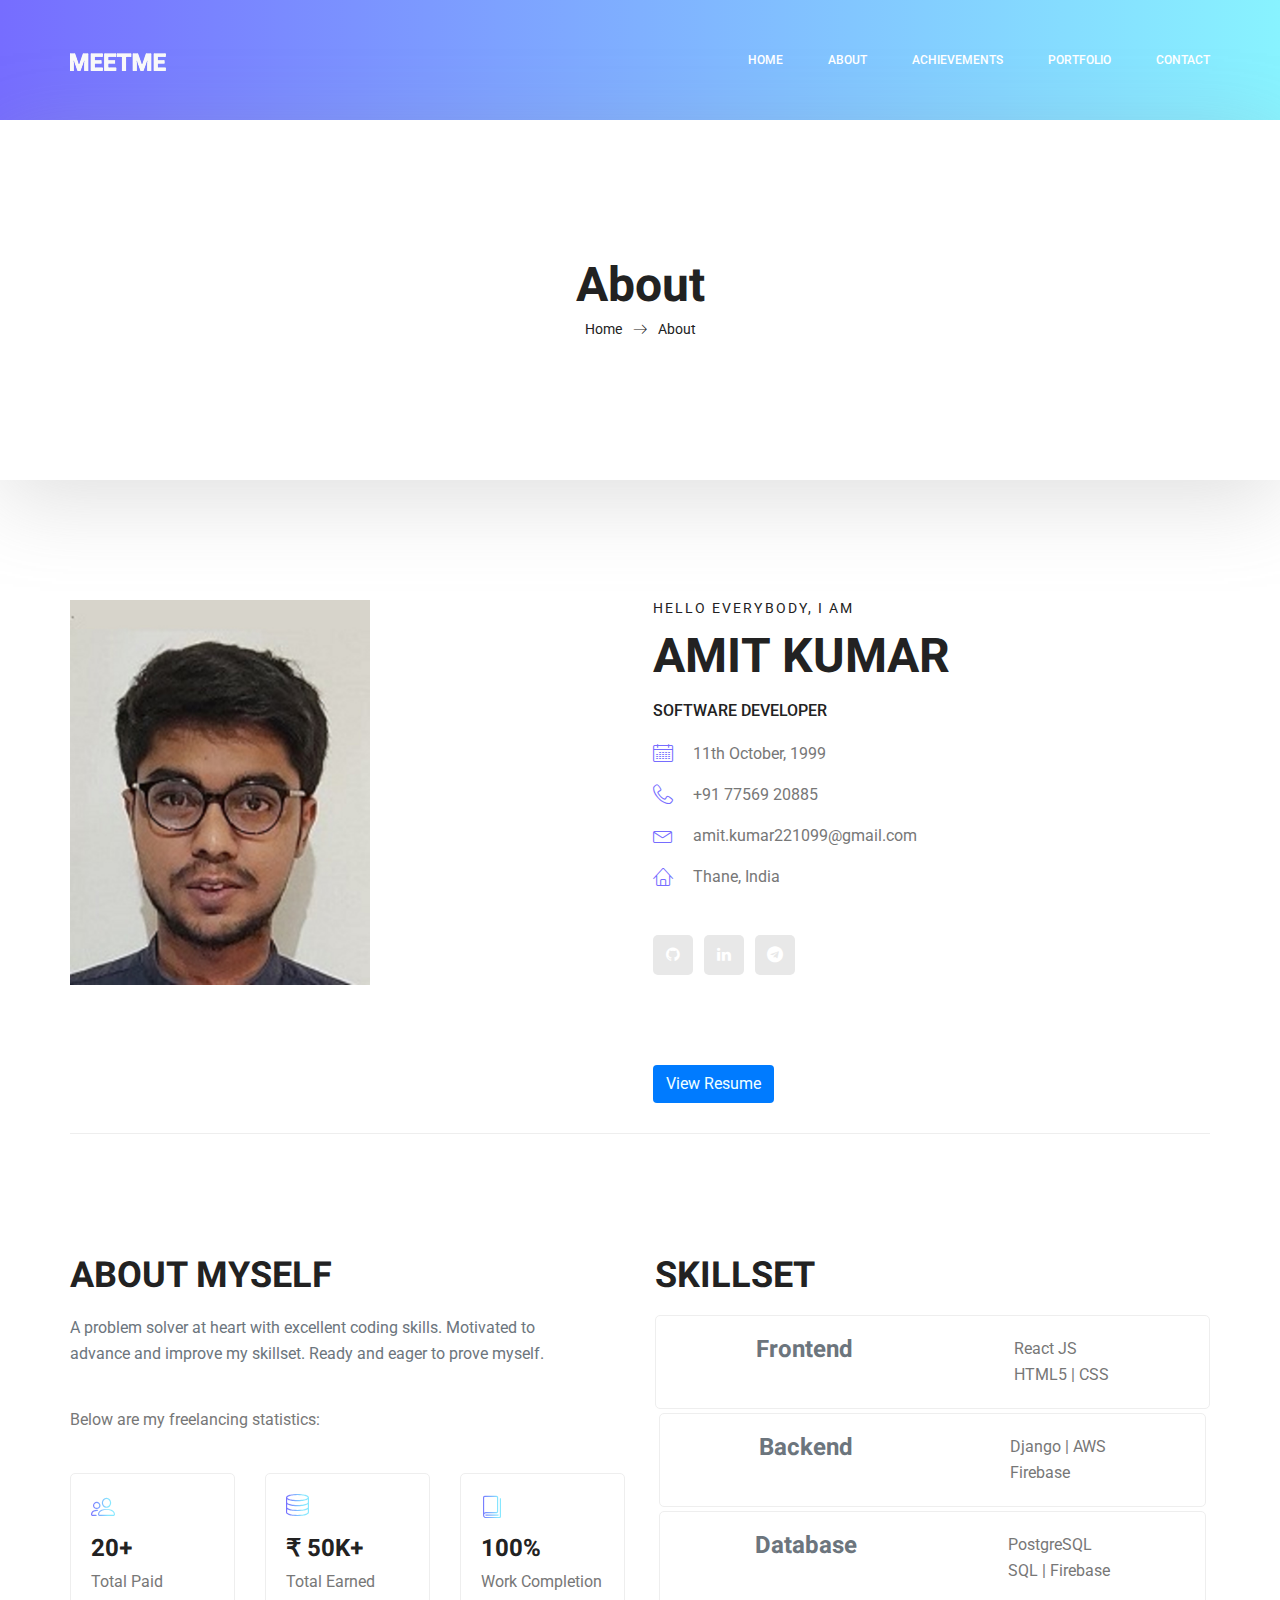
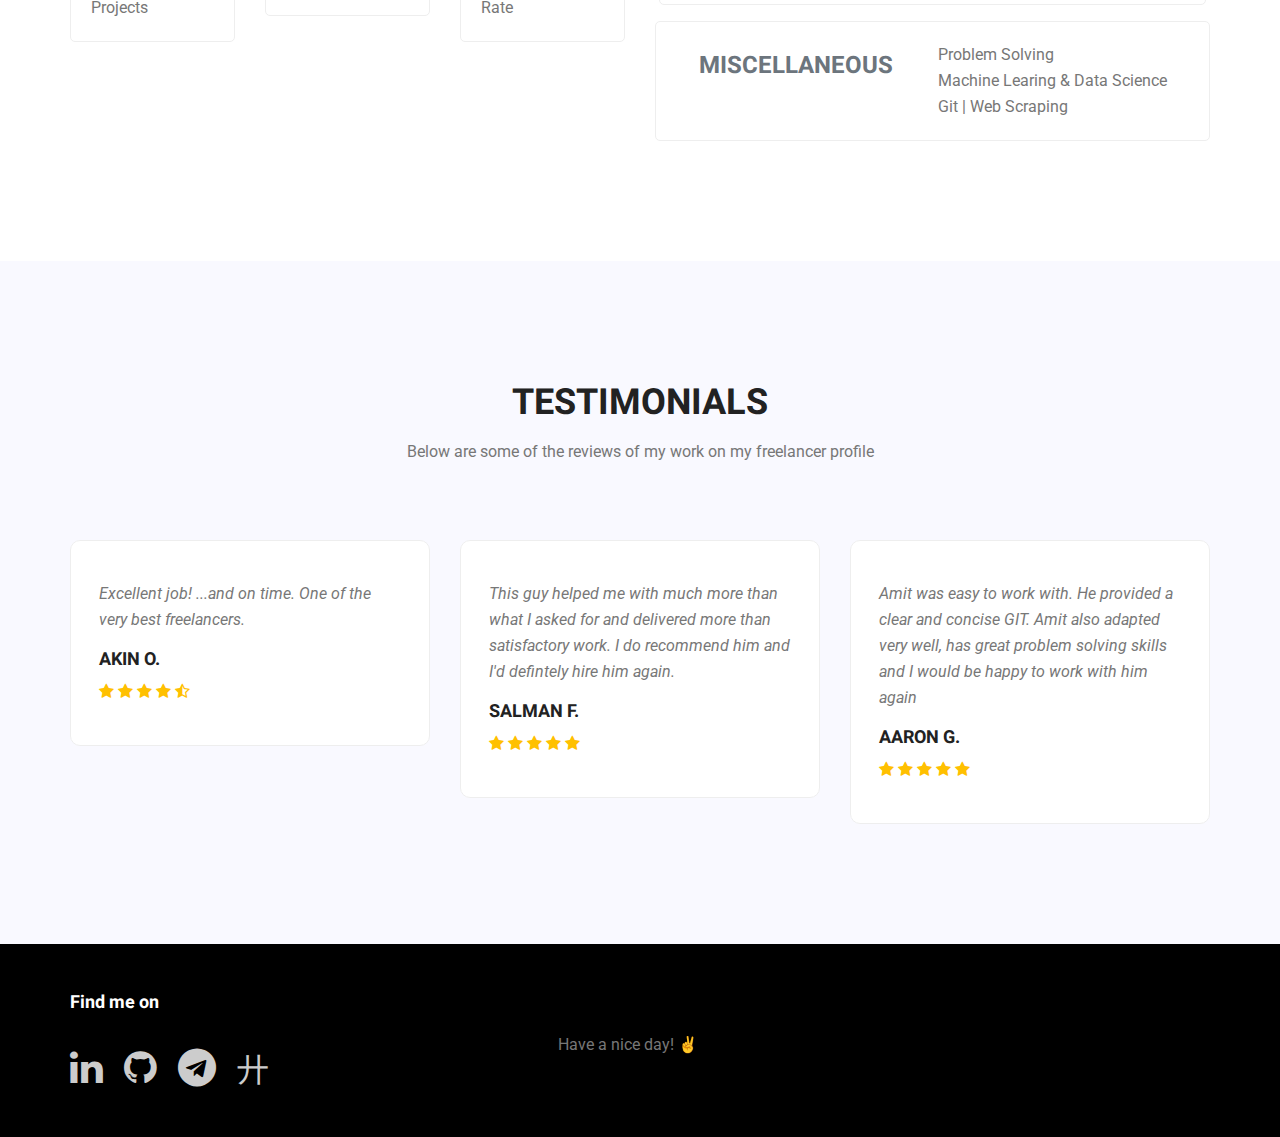
==== about.html @ 0d399293 "latest resume" ====
<!doctype html>
<html lang="en">
    <head>
        <!-- Required meta tags -->
        <meta charset="utf-8">
        <meta name="viewport" content="width=device-width, initial-scale=1, shrink-to-fit=no">
        <link rel="icon" href="img/favicon.png" type="image/png">
        <title>Hey!</title>
        <!-- Bootstrap CSS -->
        <link rel="stylesheet" href="css/bootstrap.css">
        <link rel="stylesheet" href="vendors/linericon/style.css">
        <link rel="stylesheet" href="css/font-awesome.min.css">
        <link rel="stylesheet" href="vendors/owl-carousel/owl.carousel.min.css">
        <link rel="stylesheet" href="vendors/lightbox/simpleLightbox.css">
        <link rel="stylesheet" href="vendors/nice-select/css/nice-select.css">
        <link rel="stylesheet" href="vendors/animate-css/animate.css">
        <link rel="stylesheet" href="vendors/popup/magnific-popup.css">
        <!-- main css -->
        <link rel="stylesheet" href="css/style.css">
        <link rel="stylesheet" href="css/responsive.css">
    </head>
    <body>
		<link rel="stylesheet" href="https://cdnjs.cloudflare.com/ajax/libs/font-awesome/4.7.0/css/font-awesome.min.css">
        		
        <style>
			html {
				scroll-behavior: smooth;
			}
			::selection{
				background-color: rgb(0, 217, 255);
				color: rgb(255, 255, 255);
			}
		</style>
        <!--================Header Menu Area =================-->
        <header class="header_area">
            <div class="main_menu">
            	<nav class="navbar navbar-expand-lg navbar-light">
					<div class="container box_1620">
						<!-- Brand and toggle get grouped for better mobile display -->
						<a class="navbar-brand logo_h" href="index.html"><img src="img/logo.png" alt=""></a>
						<button class="navbar-toggler" type="button" data-toggle="collapse" data-target="#navbarSupportedContent" aria-controls="navbarSupportedContent" aria-expanded="false" aria-label="Toggle navigation">
							<span class="icon-bar"></span>
							<span class="icon-bar"></span>
							<span class="icon-bar"></span>
						</button>
						<!-- Collect the nav links, forms, and other content for toggling -->
						<div class="collapse navbar-collapse offset" id="navbarSupportedContent">
							<ul class="nav navbar-nav menu_nav ml-auto">
								<li class="nav-item active"><a class="nav-link" href="index.html">Home</a></li> 
								<li class="nav-item"><a class="nav-link" href="about.html">About</a></li> 
								<li class="nav-item"><a class="nav-link" href="services.html">Achievements</a></li> 
								<li class="nav-item"><a class="nav-link" href="portfolio.html">Portfolio</a></li>
								
								
								<li class="nav-item"><a class="nav-link" href="#footer">Contact</a></li>
							</ul>
						</div> 
					</div>
            	</nav>
            </div>
        </header>
        <!--================Header Menu Area =================-->
        
        <!--================Home Banner Area =================-->
        <section class="banner_area">
            <div class="box_1620">
				<div class="banner_inner d-flex align-items-center">
					<div class="container">
						<div class="banner_content text-center">
							<h2>About</h2>
							<div class="page_link">
								<a href="index.html">Home</a>
								<a href="about.html">About</a>
							</div>
						</div>
					</div>
				</div>
            </div>
        </section>
        <!--================End Home Banner Area =================-->
        
        
        <!--================Home Banner Area =================-->
        <section class="profile_area">
           	<div class="container">
           		<div class="profile_inner p_120">
					<div class="row">
						<div class="col-lg-5">
							<img class="img-fluid" src="img/normal.jpg" style="width: 300px;" alt="">
						</div>
						<div class="col-lg-7">
							<div class="personal_text">
									
								<h6>Hello Everybody, i am</h6>
								<h3>Amit Kumar</h3>
								<h4>Software Developer</h4>
								<!-- <p>You will begin to realise why this exercise is called the Dickens Pattern (with reference to the ghost showing Scrooge some different futures)</p> -->
								<ul class="list basic_info">
									<li><a href="#"><i class="lnr lnr-calendar-full"></i> 11th October, 1999</a></li>
									<li><a href="#"><i class="lnr lnr-phone-handset"></i> +91 77569 20885</a></li>
									<li><a href="#"><i class="lnr lnr-envelope"></i> amit.kumar221099@gmail.com</a></li>
									<li><a href="#"><i class="lnr lnr-home"></i> Thane, India</a></li>
								</ul>
								<ul class="list personal_social">
										
									<li><a href="https://github.com/Mr-Amit"><i class="fa fa-github" ></i></a></li>
									<li><a href="https://www.linkedin.com/in/amit-kumar-930214192/"><i class="fa fa-linkedin"></i></a></li>
									<li><a href="https://t.me/thisis_Amit"><i class="fa fa-telegram"></i></a></li>
								
								</ul>
								<button class="btn bg-primary" style="position: relative; top: 90px;">
									<a href="img/MyResume.pdf" style="color: azure;">
										View Resume
									</a>
								</button>
							</div>
						</div>
					</div>
           		</div>
            </div>
        </section>
        <!--================End Home Banner Area =================-->
        
        <!--================Welcome Area =================-->
        <section class="welcome_area p_120">
        	<div class="container">
        		<div class="row welcome_inner">
        			<div class="col-lg-6">
        				<div class="welcome_text">
        					<h4>About Myself</h4>
        					<p class="text-muted">A problem solver at heart with excellent coding skills. Motivated to advance
								and improve my skillset. Ready and eager to prove myself.
							</p>
							<p>Below are my freelancing statistics:</p>
        					<div class="row">
								
        						<div class="col-md-4">
        							<div class="wel_item">
        								<i class="lnr lnr-users"></i>
        								<h4>20+</h4>
        								<p>Total Paid Projects</p>
        							</div>
        						</div>
        						<div class="col-md-4">
        							<div class="wel_item">
        								<i class="lnr lnr-database"></i>
        								<h4>₹ 50K+ </h4>
        								<p>Total Earned</p>
        							</div>
        						</div>
        						<div class="col-md-4">
        							<div class="wel_item">
        								<i class="lnr lnr-book"></i>
        								<h4>100%</h4>
        								<p>Work Completion Rate</p>
        							</div>
        						</div>
        					</div>
        				</div>
        			</div>
        			<div class="col-lg-6">
						<div class="welcome_text">
        					<h4>Skillset</h4>
							<style>
								.skillset-p{
									padding: 0;
									margin: 0;
									border: 0;									
								}
							</style>
							
        					<div class="skill_main text-secondary">
								
								<div class="wel_item" style="display: flex; justify-content: space-around">
									<h3>Frontend</h3>
									<div class="skill_item">
										<p class="skillset-p"> React JS <br> HTML5 | CSS
										</p>
									</div>
								</div>
								<div class="wel_item m-1" style="display: flex; justify-content: space-around">
									<h3>Backend</h3>
									<div class="skill_item">
										<p class="skillset-p">Django | AWS <br>  Firebase
										</p>
									</div>
								</div>
								<div class="wel_item m-1" style="display: flex; justify-content: space-around">
									<h3>Database</h3>
									<div class="skill_item">
										<p class="skillset-p"> PostgreSQL <br>SQL | Firebase
										</p>
									</div>
								</div>
								<div class="wel_item mt-3" style=" display: flex; justify-content: space-around">
									<!-- <h3>Database</h3> -->
									<!-- <div class="skill_item">
										<p class="skillset-p"> Problem Solving <br>SQL | Firebase
										</p>
									</div> -->
									<h4 class="text-secondary">Miscellaneous</h4>
									<div>
										<p>Problem Solving</p>
										<p>Machine Learing & Data Science</p>
										<p>Git | Web Scraping</p>
									</div>
								</div>
																
							</div>
        				</div>
        			</div>
        		</div>
        	</div>
        </section>
        <!--================End Welcome Area =================-->
        
        <!--================Testimonials Area =================-->
        <section class="testimonials_area p_120">
        	<div class="container">
        		<div class="main_title">
        			<h2>Testimonials</h2>
        			<p>Below are some of the reviews of my work  on my freelancer profile</p>
        		</div>
        		<div class="testi_inner">
					<div class="testi_slider owl-carousel">
						<div class="item">
							<div class="testi_item">
								<p>Excellent job! ...and on time. One of the very best freelancers.</p>
								<h4>Akin O.</h4>
								<a href="#"><i class="fa fa-star"></i></a>
								<a href="#"><i class="fa fa-star"></i></a>
								<a href="#"><i class="fa fa-star"></i></a>
								<a href="#"><i class="fa fa-star"></i></a>
								<a href="#"><i class="fa fa-star-half-o"></i></a>
							</div>
						</div>
						<div class="item">
							<div class="testi_item">
								<p>This guy helped me with much more than what I asked for and delivered more than satisfactory work. I do recommend him and I'd defintely hire him again.</p>
								<h4>Salman F.</h4>
								<a href="#"><i class="fa fa-star"></i></a>
								<a href="#"><i class="fa fa-star"></i></a>
								<a href="#"><i class="fa fa-star"></i></a>
								<a href="#"><i class="fa fa-star"></i></a>
								<a href="#"><i class="fa fa-star"></i></a>
							</div>
						</div>
						<div class="item">
							<div class="testi_item">
								<p>Amit was easy to work with. He provided a clear and concise GIT. Amit also adapted very well, has great problem solving skills and I would be happy to work with him again</p>
								<h4>Aaron G.</h4>
								<a href="#"><i class="fa fa-star"></i></a>
								<a href="#"><i class="fa fa-star"></i></a>
								<a href="#"><i class="fa fa-star"></i></a>
								<a href="#"><i class="fa fa-star"></i></a>
								<a href="#"><i class="fa fa-star"></i></a>
							</div>
						</div>
						<div class="item">
							<div class="testi_item">
								<p>Amit is a great and trustworthy freelancer. He was able to complete the task quickly and with high standards. Communication was very clear which also made things easier. Thank you!</p>
								<h4>Hanna D.</h4>
								<a href="#"><i class="fa fa-star"></i></a>
								<a href="#"><i class="fa fa-star"></i></a>
								<a href="#"><i class="fa fa-star"></i></a>
								<a href="#"><i class="fa fa-star"></i></a>
								<a href="#"><i class="fa fa-star"></i></a>
							</div>
						</div>
					</div>
        		</div>
        	</div>
        </section>
        <!--================End Testimonials Area =================-->
        
        <!--================Footer Area =================-->
        <footer id="footer" class="footer_area p-5">
        	<div class="container">
        		<div class="row footer_inner">
        			
        			<div class="col-lg-5">
        				<aside class="f_widget social_widget">
        					<div class="f_title">
        						<h3>Find me on</h3>
        					</div>
        					
        					<ul class="list">
								<!-- <link rel="stylesheet" href="https://maxst.icons8.com/vue-static/landings/line-awesome/font-awesome-line-awesome/css/all.min.css"> -->
								<!-- <script src='https://kit.fontawesome.com/a076d05399.js' crossorigin='anonymous'></script> -->
        						<!-- <li><a href="#"><i class="fa fa-facebook"></i></a></li> -->
        						<!-- <li><a href="#"><i class="fa fa-twitter"></i></a></li> -->
								<li>
									<a href="https://www.linkedin.com/in/amit-kumar-930214192/"><i class="fa fa-linkedin" style="font-size:38px"></i></a>
								</li>
								<li>
									<a href="https://github.com/Mr-Amit"><i class="fa fa-github" style="font-size:38px"></i></a>
								</li>
								
								<li>
									<a href="https://t.me/thisis_Amit"><i class="fa fa-telegram" style="font-size:38px"></i></a>
								</li>
								<li>
									<a href="https://www.hackerrank.com/kumara_4?hr_r=1" style="font-family:cursive; font-size:xx-large;"> &#12086; </a>
								</li>
        					</ul>
        				</aside>
        			</div>
					<div class="col-lg-4">
						<p style="position: relative; top: 40px;">Have a nice day! &#9996;</p> 
					</div>
        		</div>
        	</div>
        </footer>
        <!--================End Footer Area =================-->
        
        
        
        
        <!-- Optional JavaScript -->
        <!-- jQuery first, then Popper.js, then Bootstrap JS -->
        <script src="js/jquery-3.3.1.min.js"></script>
        <script src="js/popper.js"></script>
        <script src="js/bootstrap.min.js"></script>
        <script src="js/stellar.js"></script>
        <script src="vendors/lightbox/simpleLightbox.min.js"></script>
        <script src="vendors/nice-select/js/jquery.nice-select.min.js"></script>
        <script src="vendors/isotope/imagesloaded.pkgd.min.js"></script>
        <script src="vendors/isotope/isotope.pkgd.min.js"></script>
        <script src="vendors/owl-carousel/owl.carousel.min.js"></script>
        <script src="vendors/popup/jquery.magnific-popup.min.js"></script>
        <script src="js/jquery.ajaxchimp.min.js"></script>
        <script src="vendors/counter-up/jquery.waypoints.min.js"></script>
        <script src="vendors/counter-up/jquery.counterup.min.js"></script>
        <script src="js/mail-script.js"></script>
        <script src="js/theme.js"></script>
    </body>
</html>
---- vendors/linericon/style.css ----
@font-face {
	font-family: 'Linearicons-Free';
	src:url('fonts/Linearicons-Free.eot?w118d');
	src:url('fonts/Linearicons-Free.eot?#iefixw118d') format('embedded-opentype'),
		url('fonts/Linearicons-Free.woff2?w118d') format('woff2'),
		url('fonts/Linearicons-Free.woff?w118d') format('woff'),
		url('fonts/Linearicons-Free.ttf?w118d') format('truetype'),
		url('fonts/Linearicons-Free.svg?w118d#Linearicons-Free') format('svg');
	font-weight: normal;
	font-style: normal;
}

.lnr {
	font-family: 'Linearicons-Free';
	speak: none;
	font-style: normal;
	font-weight: normal;
	font-variant: normal;
	text-transform: none;
	line-height: 1;

	/* Better Font Rendering =========== */
	-webkit-font-smoothing: antialiased;
	-moz-osx-font-smoothing: grayscale;
}

.lnr-home:before {
	content: "\e800";
}
.lnr-apartment:before {
	content: "\e801";
}
.lnr-pencil:before {
	content: "\e802";
}
.lnr-magic-wand:before {
	content: "\e803";
}
.lnr-drop:before {
	content: "\e804";
}
.lnr-lighter:before {
	content: "\e805";
}
.lnr-poop:before {
	content: "\e806";
}
.lnr-sun:before {
	content: "\e807";
}
.lnr-moon:before {
	content: "\e808";
}
.lnr-cloud:before {
	content: "\e809";
}
.lnr-cloud-upload:before {
	content: "\e80a";
}
.lnr-cloud-download:before {
	content: "\e80b";
}
.lnr-cloud-sync:before {
	content: "\e80c";
}
.lnr-cloud-check:before {
	content: "\e80d";
}
.lnr-database:before {
	content: "\e80e";
}
.lnr-lock:before {
	content: "\e80f";
}
.lnr-cog:before {
	content: "\e810";
}
.lnr-trash:before {
	content: "\e811";
}
.lnr-dice:before {
	content: "\e812";
}
.lnr-heart:before {
	content: "\e813";
}
.lnr-star:before {
	content: "\e814";
}
.lnr-star-half:before {
	content: "\e815";
}
.lnr-star-empty:before {
	content: "\e816";
}
.lnr-flag:before {
	content: "\e817";
}
.lnr-envelope:before {
	content: "\e818";
}
.lnr-paperclip:before {
	content: "\e819";
}
.lnr-inbox:before {
	content: "\e81a";
}
.lnr-eye:before {
	content: "\e81b";
}
.lnr-printer:before {
	content: "\e81c";
}
.lnr-file-empty:before {
	content: "\e81d";
}
.lnr-file-add:before {
	content: "\e81e";
}
.lnr-enter:before {
	content: "\e81f";
}
.lnr-exit:before {
	content: "\e820";
}
.lnr-graduation-hat:before {
	content: "\e821";
}
.lnr-license:before {
	content: "\e822";
}
.lnr-music-note:before {
	content: "\e823";
}
.lnr-film-play:before {
	content: "\e824";
}
.lnr-camera-video:before {
	content: "\e825";
}
.lnr-camera:before {
	content: "\e826";
}
.lnr-picture:before {
	content: "\e827";
}
.lnr-book:before {
	content: "\e828";
}
.lnr-bookmark:before {
	content: "\e829";
}
.lnr-user:before {
	content: "\e82a";
}
.lnr-users:before {
	content: "\e82b";
}
.lnr-shirt:before {
	content: "\e82c";
}
.lnr-store:before {
	content: "\e82d";
}
.lnr-cart:before {
	content: "\e82e";
}
.lnr-tag:before {
	content: "\e82f";
}
.lnr-phone-handset:before {
	content: "\e830";
}
.lnr-phone:before {
	content: "\e831";
}
.lnr-pushpin:before {
	content: "\e832";
}
.lnr-map-marker:before {
	content: "\e833";
}
.lnr-map:before {
	content: "\e834";
}
.lnr-location:before {
	content: "\e835";
}
.lnr-calendar-full:before {
	content: "\e836";
}
.lnr-keyboard:before {
	content: "\e837";
}
.lnr-spell-check:before {
	content: "\e838";
}
.lnr-screen:before {
	content: "\e839";
}
.lnr-smartphone:before {
	content: "\e83a";
}
.lnr-tablet:before {
	content: "\e83b";
}
.lnr-laptop:before {
	content: "\e83c";
}
.lnr-laptop-phone:before {
	content: "\e83d";
}
.lnr-power-switch:before {
	content: "\e83e";
}
.lnr-bubble:before {
	content: "\e83f";
}
.lnr-heart-pulse:before {
	content: "\e840";
}
.lnr-construction:before {
	content: "\e841";
}
.lnr-pie-chart:before {
	content: "\e842";
}
.lnr-chart-bars:before {
	content: "\e843";
}
.lnr-gift:before {
	content: "\e844";
}
.lnr-diamond:before {
	content: "\e845";
}
.lnr-linearicons:before {
	content: "\e846";
}
.lnr-dinner:before {
	content: "\e847";
}
.lnr-coffee-cup:before {
	content: "\e848";
}
.lnr-leaf:before {
	content: "\e849";
}
.lnr-paw:before {
	content: "\e84a";
}
.lnr-rocket:before {
	content: "\e84b";
}
.lnr-briefcase:before {
	content: "\e84c";
}
.lnr-bus:before {
	content: "\e84d";
}
.lnr-car:before {
	content: "\e84e";
}
.lnr-train:before {
	content: "\e84f";
}
.lnr-bicycle:before {
	content: "\e850";
}
.lnr-wheelchair:before {
	content: "\e851";
}
.lnr-select:before {
	content: "\e852";
}
.lnr-earth:before {
	content: "\e853";
}
.lnr-smile:before {
	content: "\e854";
}
.lnr-sad:before {
	content: "\e855";
}
.lnr-neutral:before {
	content: "\e856";
}
.lnr-mustache:before {
	content: "\e857";
}
.lnr-alarm:before {
	content: "\e858";
}
.lnr-bullhorn:before {
	content: "\e859";
}
.lnr-volume-high:before {
	content: "\e85a";
}
.lnr-volume-medium:before {
	content: "\e85b";
}
.lnr-volume-low:before {
	content: "\e85c";
}
.lnr-volume:before {
	content: "\e85d";
}
.lnr-mic:before {
	content: "\e85e";
}
.lnr-hourglass:before {
	content: "\e85f";
}
.lnr-undo:before {
	content: "\e860";
}
.lnr-redo:before {
	content: "\e861";
}
.lnr-sync:before {
	content: "\e862";
}
.lnr-history:before {
	content: "\e863";
}
.lnr-clock:before {
	content: "\e864";
}
.lnr-download:before {
	content: "\e865";
}
.lnr-upload:before {
	content: "\e866";
}
.lnr-enter-down:before {
	content: "\e867";
}
.lnr-exit-up:before {
	content: "\e868";
}
.lnr-bug:before {
	content: "\e869";
}
.lnr-code:before {
	content: "\e86a";
}
.lnr-link:before {
	content: "\e86b";
}
.lnr-unlink:before {
	content: "\e86c";
}
.lnr-thumbs-up:before {
	content: "\e86d";
}
.lnr-thumbs-down:before {
	content: "\e86e";
}
.lnr-magnifier:before {
	content: "\e86f";
}
.lnr-cross:before {
	content: "\e870";
}
.lnr-menu:before {
	content: "\e871";
}
.lnr-list:before {
	content: "\e872";
}
.lnr-chevron-up:before {
	content: "\e873";
}
.lnr-chevron-down:before {
	content: "\e874";
}
.lnr-chevron-left:before {
	content: "\e875";
}
.lnr-chevron-right:before {
	content: "\e876";
}
.lnr-arrow-up:before {
	content: "\e877";
}
.lnr-arrow-down:before {
	content: "\e878";
}
.lnr-arrow-left:before {
	content: "\e879";
}
.lnr-arrow-right:before {
	content: "\e87a";
}
.lnr-move:before {
	content: "\e87b";
}
.lnr-warning:before {
	content: "\e87c";
}
.lnr-question-circle:before {
	content: "\e87d";
}
.lnr-menu-circle:before {
	content: "\e87e";
}
.lnr-checkmark-circle:before {
	content: "\e87f";
}
.lnr-cross-circle:before {
	content: "\e880";
}
.lnr-plus-circle:before {
	content: "\e881";
}
.lnr-circle-minus:before {
	content: "\e882";
}
.lnr-arrow-up-circle:before {
	content: "\e883";
}
.lnr-arrow-down-circle:before {
	content: "\e884";
}
.lnr-arrow-left-circle:before {
	content: "\e885";
}
.lnr-arrow-right-circle:before {
	content: "\e886";
}
.lnr-chevron-up-circle:before {
	content: "\e887";
}
.lnr-chevron-down-circle:before {
	content: "\e888";
}
.lnr-chevron-left-circle:before {
	content: "\e889";
}
.lnr-chevron-right-circle:before {
	content: "\e88a";
}
.lnr-crop:before {
	content: "\e88b";
}
.lnr-frame-expand:before {
	content: "\e88c";
}
.lnr-frame-contract:before {
	content: "\e88d";
}
.lnr-layers:before {
	content: "\e88e";
}
.lnr-funnel:before {
	content: "\e88f";
}
.lnr-text-format:before {
	content: "\e890";
}
.lnr-text-format-remove:before {
	content: "\e891";
}
.lnr-text-size:before {
	content: "\e892";
}
.lnr-bold:before {
	content: "\e893";
}
.lnr-italic:before {
	content: "\e894";
}
.lnr-underline:before {
	content: "\e895";
}
.lnr-strikethrough:before {
	content: "\e896";
}
.lnr-highlight:before {
	content: "\e897";
}
.lnr-text-align-left:before {
	content: "\e898";
}
.lnr-text-align-center:before {
	content: "\e899";
}
.lnr-text-align-right:before {
	content: "\e89a";
}
.lnr-text-align-justify:before {
	content: "\e89b";
}
.lnr-line-spacing:before {
	content: "\e89c";
}
.lnr-indent-increase:before {
	content: "\e89d";
}
.lnr-indent-decrease:before {
	content: "\e89e";
}
.lnr-pilcrow:before {
	content: "\e89f";
}
.lnr-direction-ltr:before {
	content: "\e8a0";
}
.lnr-direction-rtl:before {
	content: "\e8a1";
}
.lnr-page-break:before {
	content: "\e8a2";
}
.lnr-sort-alpha-asc:before {
	content: "\e8a3";
}
.lnr-sort-amount-asc:before {
	content: "\e8a4";
}
.lnr-hand:before {
	content: "\e8a5";
}
.lnr-pointer-up:before {
	content: "\e8a6";
}
.lnr-pointer-right:before {
	content: "\e8a7";
}
.lnr-pointer-down:before {
	content: "\e8a8";
}
.lnr-pointer-left:before {
	content: "\e8a9";
}
---- vendors/lightbox/simpleLightbox.css ----
.slbOverlay, .slbWrapOuter, .slbWrap {
  position: fixed;
  top: 0;
  right: 0;
  bottom: 0;
  left: 0;
}

.slbOverlay {
  overflow: hidden;
  z-index: 2000;
  background-color: #000;
  opacity: 0.7;
  filter: alpha(opacity=70);
  -webkit-animation: slbOverlay 0.5s;
  -moz-animation: slbOverlay 0.5s;
  animation: slbOverlay 0.5s;
}

.slbWrapOuter {
  overflow-x: hidden;
  overflow-y: auto;
  z-index: 2010;
}

.slbWrap {
  position: absolute;
  text-align: center;
}

.slbWrap:before {
  content: "";
  display: inline-block;
  height: 100%;
  vertical-align: middle;
}

.slbContentOuter {
  display: inline-block;
  vertical-align: middle;
  margin: 0px auto;
  padding: 0 1em;
  box-sizing: border-box;
  z-index: 2020;
  text-align: left;
  max-width: 100%;
}

.slbContentEl .slbContentOuter {
  padding: 5em 1em;
}

.slbContent {
  position: relative;
}

.slbContentEl .slbContent {
  -webkit-animation: slbEnter 0.3s;
  -moz-animation: slbEnter 0.3s;
  animation: slbEnter 0.3s;
  background-color: #fff;
  box-shadow: 0 0.2em 1em rgba(0, 0, 0, 0.4);
}

.slbImageWrap {
  -webkit-animation: slbEnter 0.3s;
  -moz-animation: slbEnter 0.3s;
  animation: slbEnter 0.3s;
  position: relative;
}

.slbImageWrap:after {
  content: "";
  position: absolute;
  left: 0;
  right: 0;
  top: 5em;
  bottom: 5em;
  display: block;
  z-index: -1;
  box-shadow: 0 0.2em 1em rgba(0, 0, 0, 0.6);
  background-color: #FFF;
}

.slbImage {
  width: auto;
  max-width: 100%;
  height: auto;
  display: block;
  line-height: 0;
  box-sizing: border-box;
  padding: 5em 0;
  margin: 0 auto;
}

.slbCaption {
  display: inline-block;
  max-width: 100%;
  overflow: hidden;
  text-overflow: ellipsis;
  white-space: nowrap;
  word-wrap: normal;
  font-size: 1.4em;
  position: absolute;
  left: 0;
  right: 0;
  bottom: 0;
  padding: 0.71429em 0;
  color: #fff;
  color: rgba(255, 255, 255, 0.7);
  text-align: center;
}

.slbCloseBtn, .slbArrow {
  margin: 0;
  padding: 0;
  border: 0;
  cursor: pointer;
  background: none;
}

.slbCloseBtn::-moz-focus-inner, .slbArrow::-moz-focus-inner {
  padding: 0;
  border: 0;
}

.slbCloseBtn:hover, .slbArrow:hover {
  opacity: 0.5;
}

.slbCloseBtn:active, .slbArrow:active {
  opacity: 0.8;
}

.slbCloseBtn {
  -webkit-animation: slbEnter 0.3s;
  -moz-animation: slbEnter 0.3s;
  animation: slbEnter 0.3s;
  font-size: 3em;
  width: 1.66667em;
  height: 1.66667em;
  line-height: 1.66667em;
  position: absolute;
  right: -0.33333em;
  top: 0;
  color: #fff;
  color: rgba(255, 255, 255, 0.7);
  text-align: center;
    outline: none;
    box-shadow: none;
}

.slbLoading .slbCloseBtn {
  display: none;
}

.slbLoadingText {
  font-size: 1.4em;
  color: #fff;
  color: rgba(255, 255, 255, 0.9);
}

.slbArrows {
  position: fixed;
  top: 50%;
  left: 0;
  right: 0;
}

.slbLoading .slbArrows {
  display: none;
}

.slbArrow {
  position: absolute;
  top: 50%;
  margin-top: -5em;
  width: 5em;
  height: 10em;
  opacity: 0.7;
  text-indent: -999em;
  overflow: hidden;
    outline: none;
    box-shadow: none;
}

.slbArrow:before {
  content: "";
  position: absolute;
  top: 50%;
  left: 50%;
  margin: -0.8em 0 0 -0.8em;
  border: 0.8em solid transparent;
}

.slbArrow.next {
  right: 0;
}

.slbArrow.next:before {
  border-left-color: #fff;
}

.slbArrow.prev {
  left: 0;
}

.slbArrow.prev:before {
  border-right-color: #fff;
}

.slbIframeCont {
  width: 80em;
  height: 0;
  overflow: hidden;
  padding-top: 56.25%;
  margin: 5em 0;
}

.slbIframe {
  position: absolute;
  top: 0;
  left: 0;
  width: 100%;
  height: 100%;
  box-shadow: 0 0.2em 1em rgba(0, 0, 0, 0.6);
  background: #000;
}

@-webkit-keyframes slbOverlay {
  from {
    opacity: 0;
  }
  to {
    opacity: 0.7;
  }
}

@-moz-keyframes slbOverlay {
  from {
    opacity: 0;
  }
  to {
    opacity: 0.7;
  }
}

@keyframes slbOverlay {
  from {
    opacity: 0;
  }
  to {
    opacity: 0.7;
  }
}

@-webkit-keyframes slbEnter {
  from {
    opacity: 0;
    -webkit-transform: translate3d(0, -1em, 0);
  }
  to {
    opacity: 1;
    -webkit-transform: translate3d(0, 0, 0);
  }
}

@-moz-keyframes slbEnter {
  from {
    opacity: 0;
    -moz-transform: translate3d(0, -1em, 0);
  }
  to {
    opacity: 1;
    -moz-transform: translate3d(0, 0, 0);
  }
}

@keyframes slbEnter {
  from {
    opacity: 0;
    -webkit-transform: translate3d(0, -1em, 0);
    -moz-transform: translate3d(0, -1em, 0);
    -ms-transform: translate3d(0, -1em, 0);
    -o-transform: translate3d(0, -1em, 0);
    transform: translate3d(0, -1em, 0);
  }
  to {
    opacity: 1;
    -webkit-transform: translate3d(0, 0, 0);
    -moz-transform: translate3d(0, 0, 0);
    -ms-transform: translate3d(0, 0, 0);
    -o-transform: translate3d(0, 0, 0);
    transform: translate3d(0, 0, 0);
  }
}
---- vendors/nice-select/css/nice-select.css ----
.nice-select {
  -webkit-tap-highlight-color: transparent;
  background-color: #fff;
  border-radius: 5px;
  border: solid 1px #e8e8e8;
  box-sizing: border-box;
  clear: both;
  cursor: pointer;
  display: block;
  float: left;
  font-family: inherit;
  font-size: 14px;
  font-weight: normal;
  height: 42px;
  line-height: 40px;
  outline: none;
  padding-left: 18px;
  padding-right: 30px;
  position: relative;
  text-align: left !important;
  -webkit-transition: all 0.2s ease-in-out;
  transition: all 0.2s ease-in-out;
  -webkit-user-select: none;
     -moz-user-select: none;
      -ms-user-select: none;
          user-select: none;
  white-space: nowrap;
  width: auto; }
  .nice-select:hover {
    border-color: #dbdbdb; }
  .nice-select:active, .nice-select.open, .nice-select:focus {
    border-color: #999; }
  .nice-select:after {
    border-bottom: 2px solid #999;
    border-right: 2px solid #999;
    content: '';
    display: block;
    height: 5px;
    margin-top: -4px;
    pointer-events: none;
    position: absolute;
    right: 12px;
    top: 50%;
    -webkit-transform-origin: 66% 66%;
        -ms-transform-origin: 66% 66%;
            transform-origin: 66% 66%;
    -webkit-transform: rotate(45deg);
        -ms-transform: rotate(45deg);
            transform: rotate(45deg);
    -webkit-transition: all 0.15s ease-in-out;
    transition: all 0.15s ease-in-out;
    width: 5px; }
  .nice-select.open:after {
    -webkit-transform: rotate(-135deg);
        -ms-transform: rotate(-135deg);
            transform: rotate(-135deg); }
  .nice-select.open .list {
    opacity: 1;
    pointer-events: auto;
    -webkit-transform: scale(1) translateY(0);
        -ms-transform: scale(1) translateY(0);
            transform: scale(1) translateY(0); }
  .nice-select.disabled {
    border-color: #ededed;
    color: #999;
    pointer-events: none; }
    .nice-select.disabled:after {
      border-color: #cccccc; }
  .nice-select.wide {
    width: 100%; }
    .nice-select.wide .list {
      left: 0 !important;
      right: 0 !important; }
  .nice-select.right {
    float: right; }
    .nice-select.right .list {
      left: auto;
      right: 0; }
  .nice-select.small {
    font-size: 12px;
    height: 36px;
    line-height: 34px; }
    .nice-select.small:after {
      height: 4px;
      width: 4px; }
    .nice-select.small .option {
      line-height: 34px;
      min-height: 34px; }
  .nice-select .list {
    background-color: #fff;
    border-radius: 5px;
    box-shadow: 0 0 0 1px rgba(68, 68, 68, 0.11);
    box-sizing: border-box;
    margin-top: 4px;
    opacity: 0;
    overflow: hidden;
    padding: 0;
    pointer-events: none;
    position: absolute;
    top: 100%;
    left: 0;
    -webkit-transform-origin: 50% 0;
        -ms-transform-origin: 50% 0;
            transform-origin: 50% 0;
    -webkit-transform: scale(0.75) translateY(-21px);
        -ms-transform: scale(0.75) translateY(-21px);
            transform: scale(0.75) translateY(-21px);
    -webkit-transition: all 0.2s cubic-bezier(0.5, 0, 0, 1.25), opacity 0.15s ease-out;
    transition: all 0.2s cubic-bezier(0.5, 0, 0, 1.25), opacity 0.15s ease-out;
    z-index: 9; }
    .nice-select .list:hover .option:not(:hover) {
      background-color: transparent !important; }
  .nice-select .option {
    cursor: pointer;
    font-weight: 400;
    line-height: 40px;
    list-style: none;
    min-height: 40px;
    outline: none;
    padding-left: 18px;
    padding-right: 29px;
    text-align: left;
    -webkit-transition: all 0.2s;
    transition: all 0.2s; }
    .nice-select .option:hover, .nice-select .option.focus, .nice-select .option.selected.focus {
      background-color: #f6f6f6; }
    .nice-select .option.selected {
      font-weight: bold; }
    .nice-select .option.disabled {
      background-color: transparent;
      color: #999;
      cursor: default; }

.no-csspointerevents .nice-select .list {
  display: none; }

.no-csspointerevents .nice-select.open .list {
  display: block; }
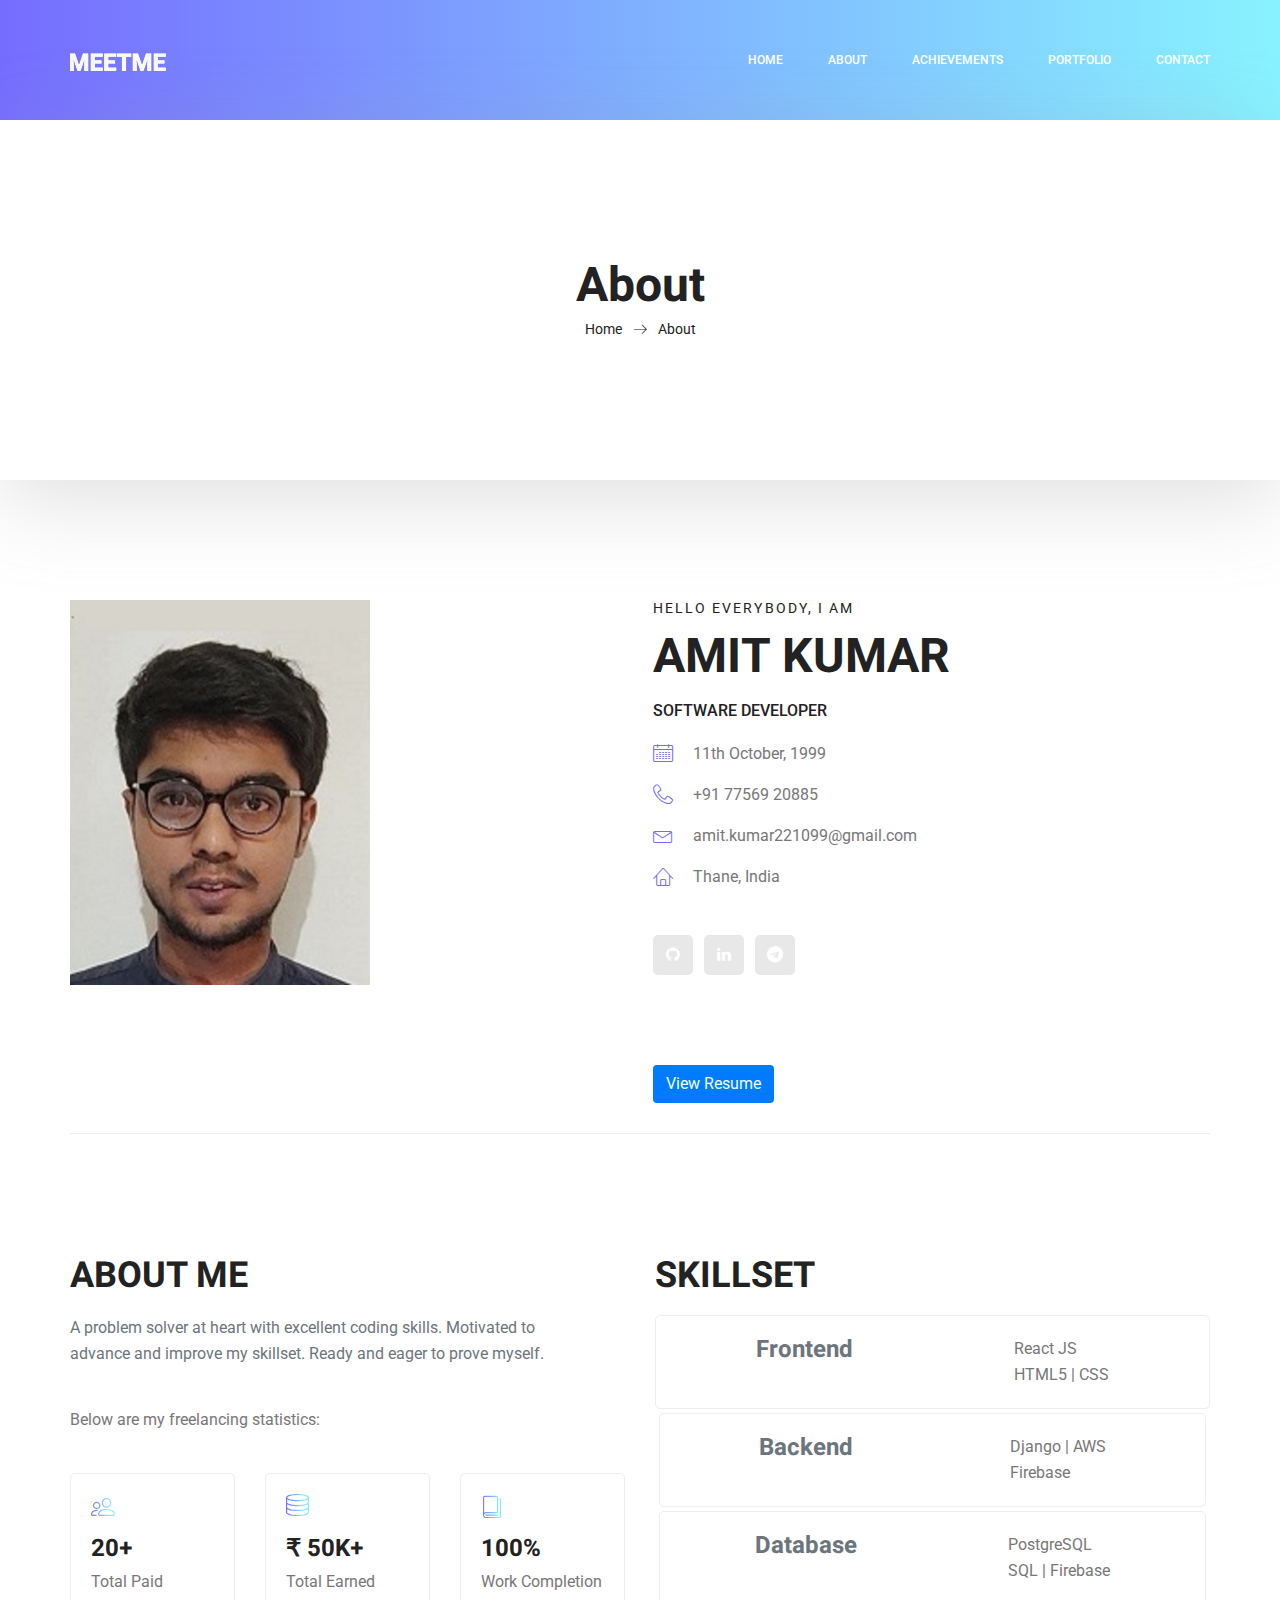
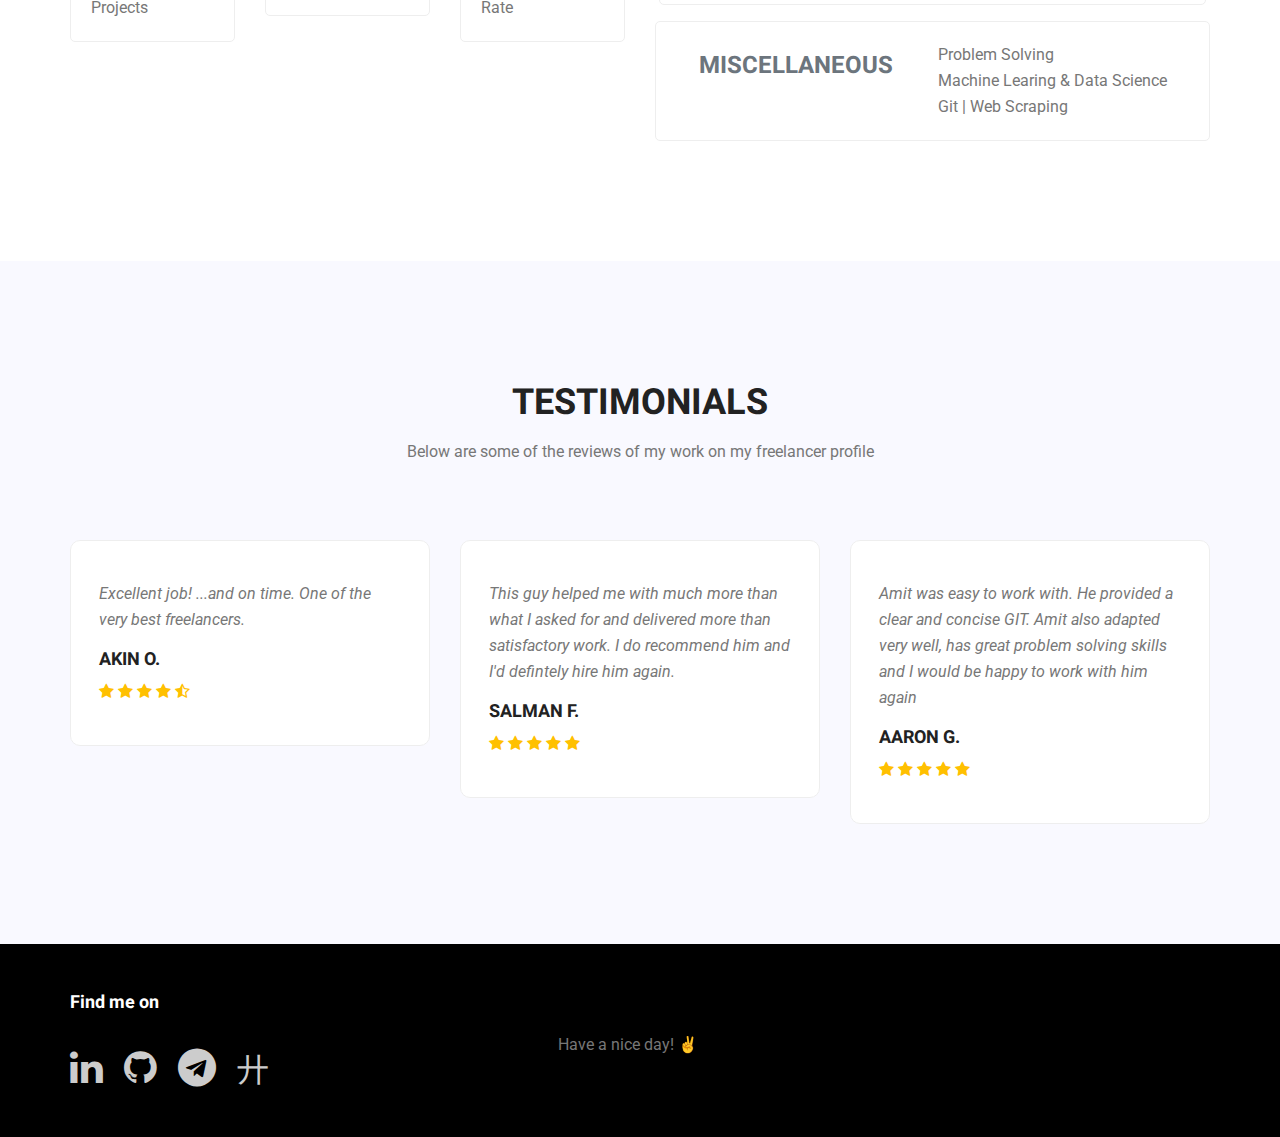
==== commit ca953c5b: "myself -> me" ====
--- a/about.html
+++ b/about.html
@@ -109,7 +109,7 @@
 								
 								</ul>
 								<button class="btn bg-primary" style="position: relative; top: 90px;">
-									<a href="img/MyResume.pdf" style="color: azure;">
+									<a href="img/Resume.pdf" style="color: azure;" target=”_blank”>
 										View Resume
 									</a>
 								</button>
@@ -127,7 +127,7 @@
         		<div class="row welcome_inner">
         			<div class="col-lg-6">
         				<div class="welcome_text">
-        					<h4>About Myself</h4>
+        					<h4>About Me</h4>
         					<p class="text-muted">A problem solver at heart with excellent coding skills. Motivated to advance
 								and improve my skillset. Ready and eager to prove myself.
 							</p>
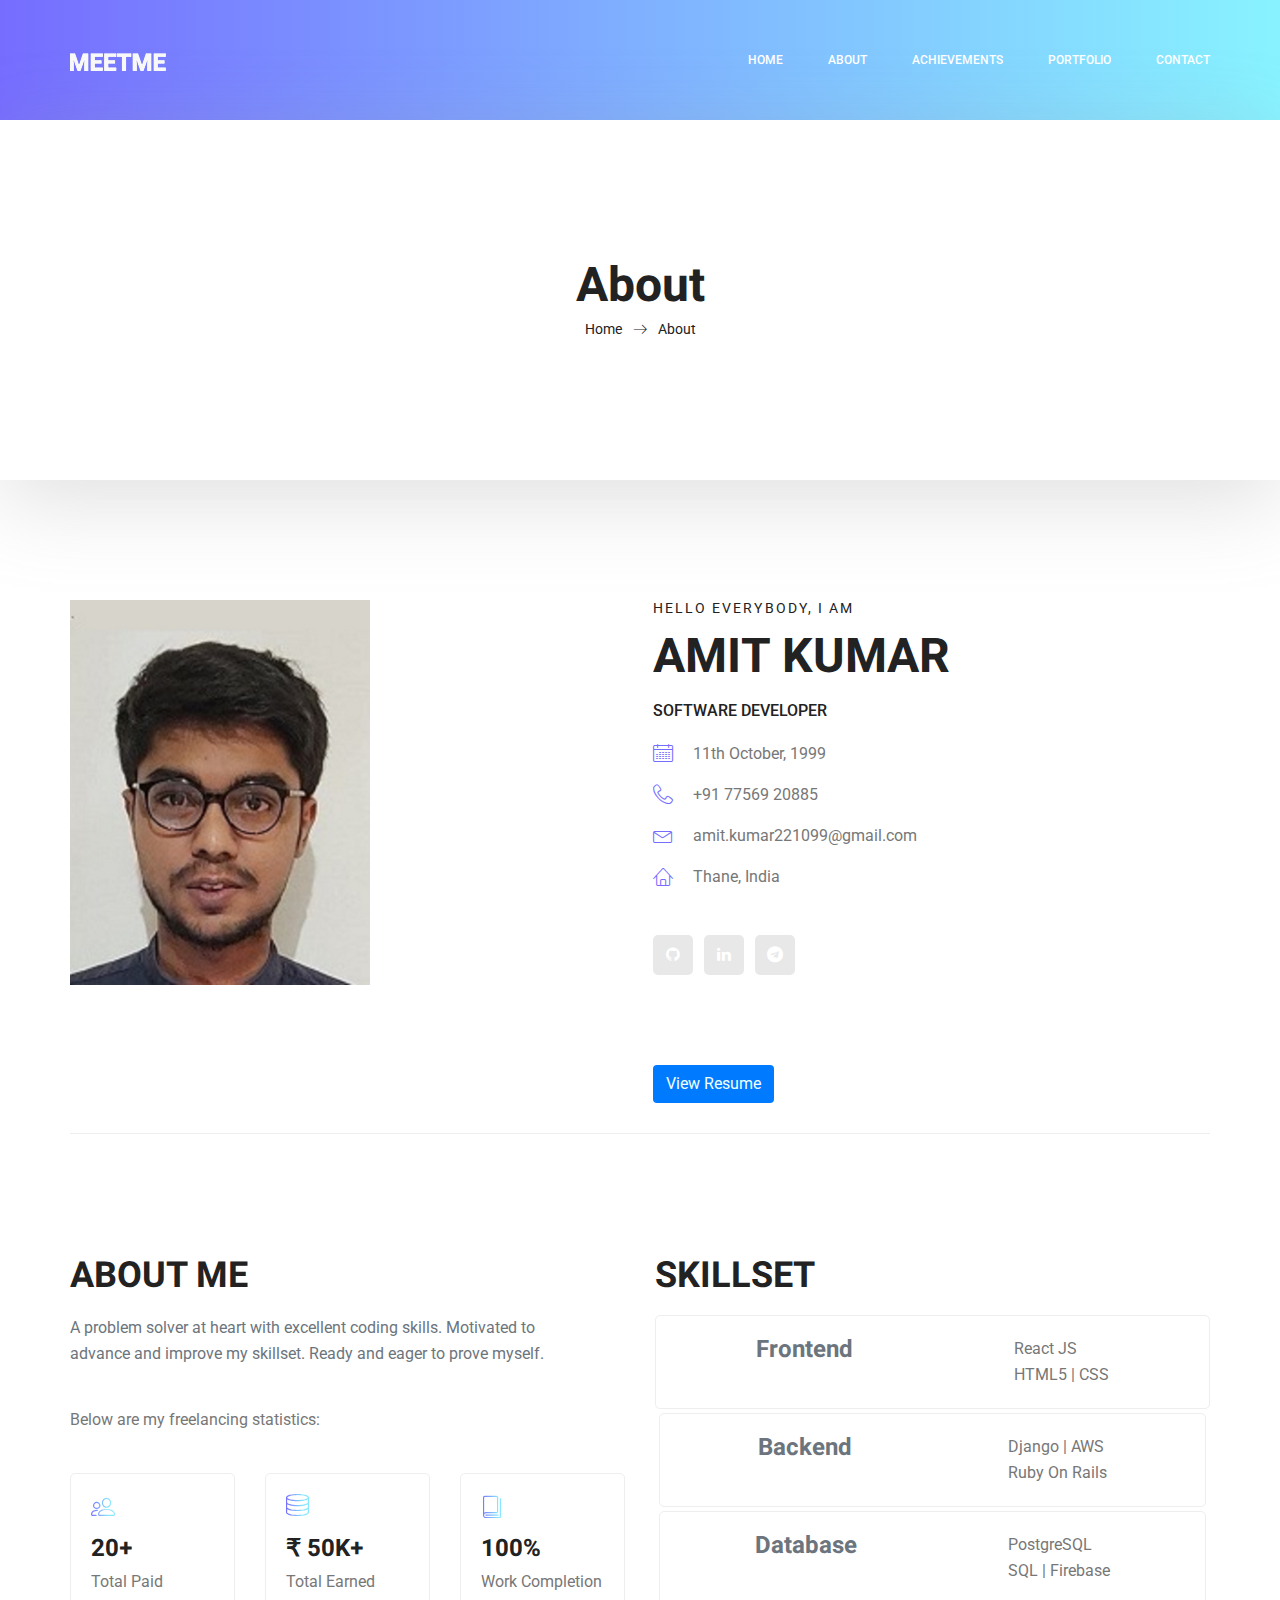
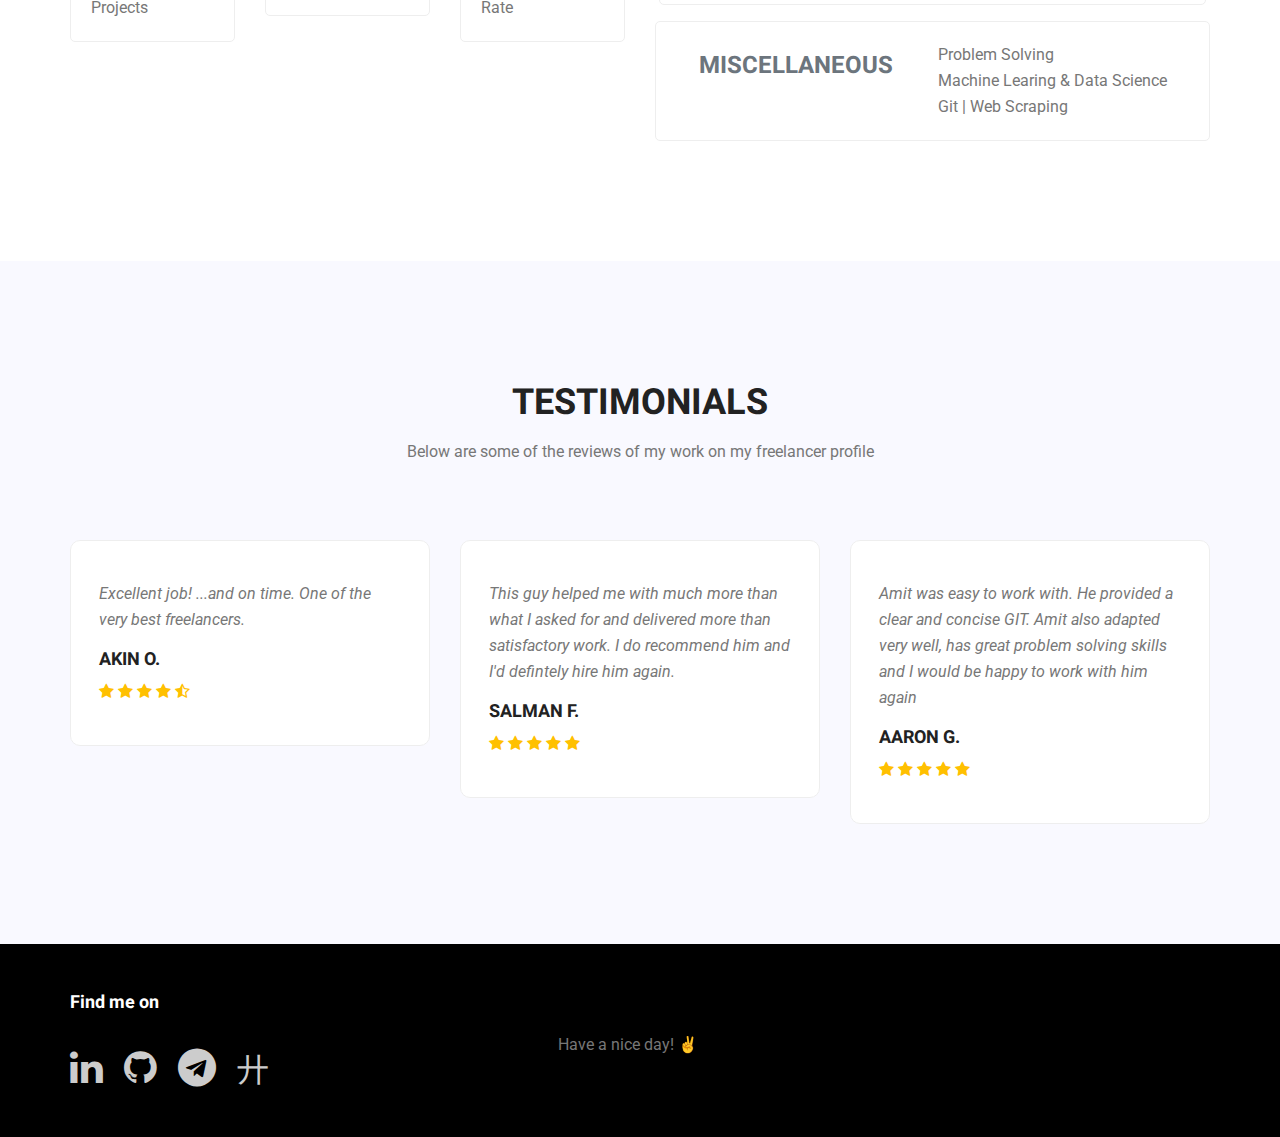
==== commit 187bbb65: "Ruby on rails and cocubes" ====
--- a/about.html
+++ b/about.html
@@ -46,11 +46,10 @@
 						<!-- Collect the nav links, forms, and other content for toggling -->
 						<div class="collapse navbar-collapse offset" id="navbarSupportedContent">
 							<ul class="nav navbar-nav menu_nav ml-auto">
-								<li class="nav-item active"><a class="nav-link" href="index.html">Home</a></li> 
-								<li class="nav-item"><a class="nav-link" href="about.html">About</a></li> 
-								<li class="nav-item"><a class="nav-link" href="services.html">Achievements</a></li> 
-								<li class="nav-item"><a class="nav-link" href="portfolio.html">Portfolio</a></li>
-								
+								<li class="nav-item active"><a class="nav-link" href="index">Home</a></li> 
+								<li class="nav-item"><a class="nav-link" href="about">About</a></li> 
+								<li class="nav-item"><a class="nav-link" href="achievements">Achievements</a></li> 
+								<li class="nav-item"><a class="nav-link" href="portfolio">Portfolio</a></li>
 								
 								<li class="nav-item"><a class="nav-link" href="#footer">Contact</a></li>
 							</ul>
@@ -109,7 +108,7 @@
 								
 								</ul>
 								<button class="btn bg-primary" style="position: relative; top: 90px;">
-									<a href="img/Resume.pdf" style="color: azure;" target=”_blank”>
+									<a href="docs/Resume.pdf" style="color: azure;" target=”_blank”>
 										View Resume
 									</a>
 								</button>
@@ -181,7 +180,7 @@
 								<div class="wel_item m-1" style="display: flex; justify-content: space-around">
 									<h3>Backend</h3>
 									<div class="skill_item">
-										<p class="skillset-p">Django | AWS <br>  Firebase
+										<p class="skillset-p">Django | AWS <br>  Ruby On Rails
 										</p>
 									</div>
 								</div>
--- a/css/style.css
+++ b/css/style.css
@@ -2652,7 +2652,10 @@
         background: #fff; }
 
 .feature_inner {
-  margin-bottom: -30px; }
+  margin-bottom: -30px;
+  /* width: 80%; */
+  font-size: 0.9em;
+}
 
 .feature_item {
   padding: 50px 35px;
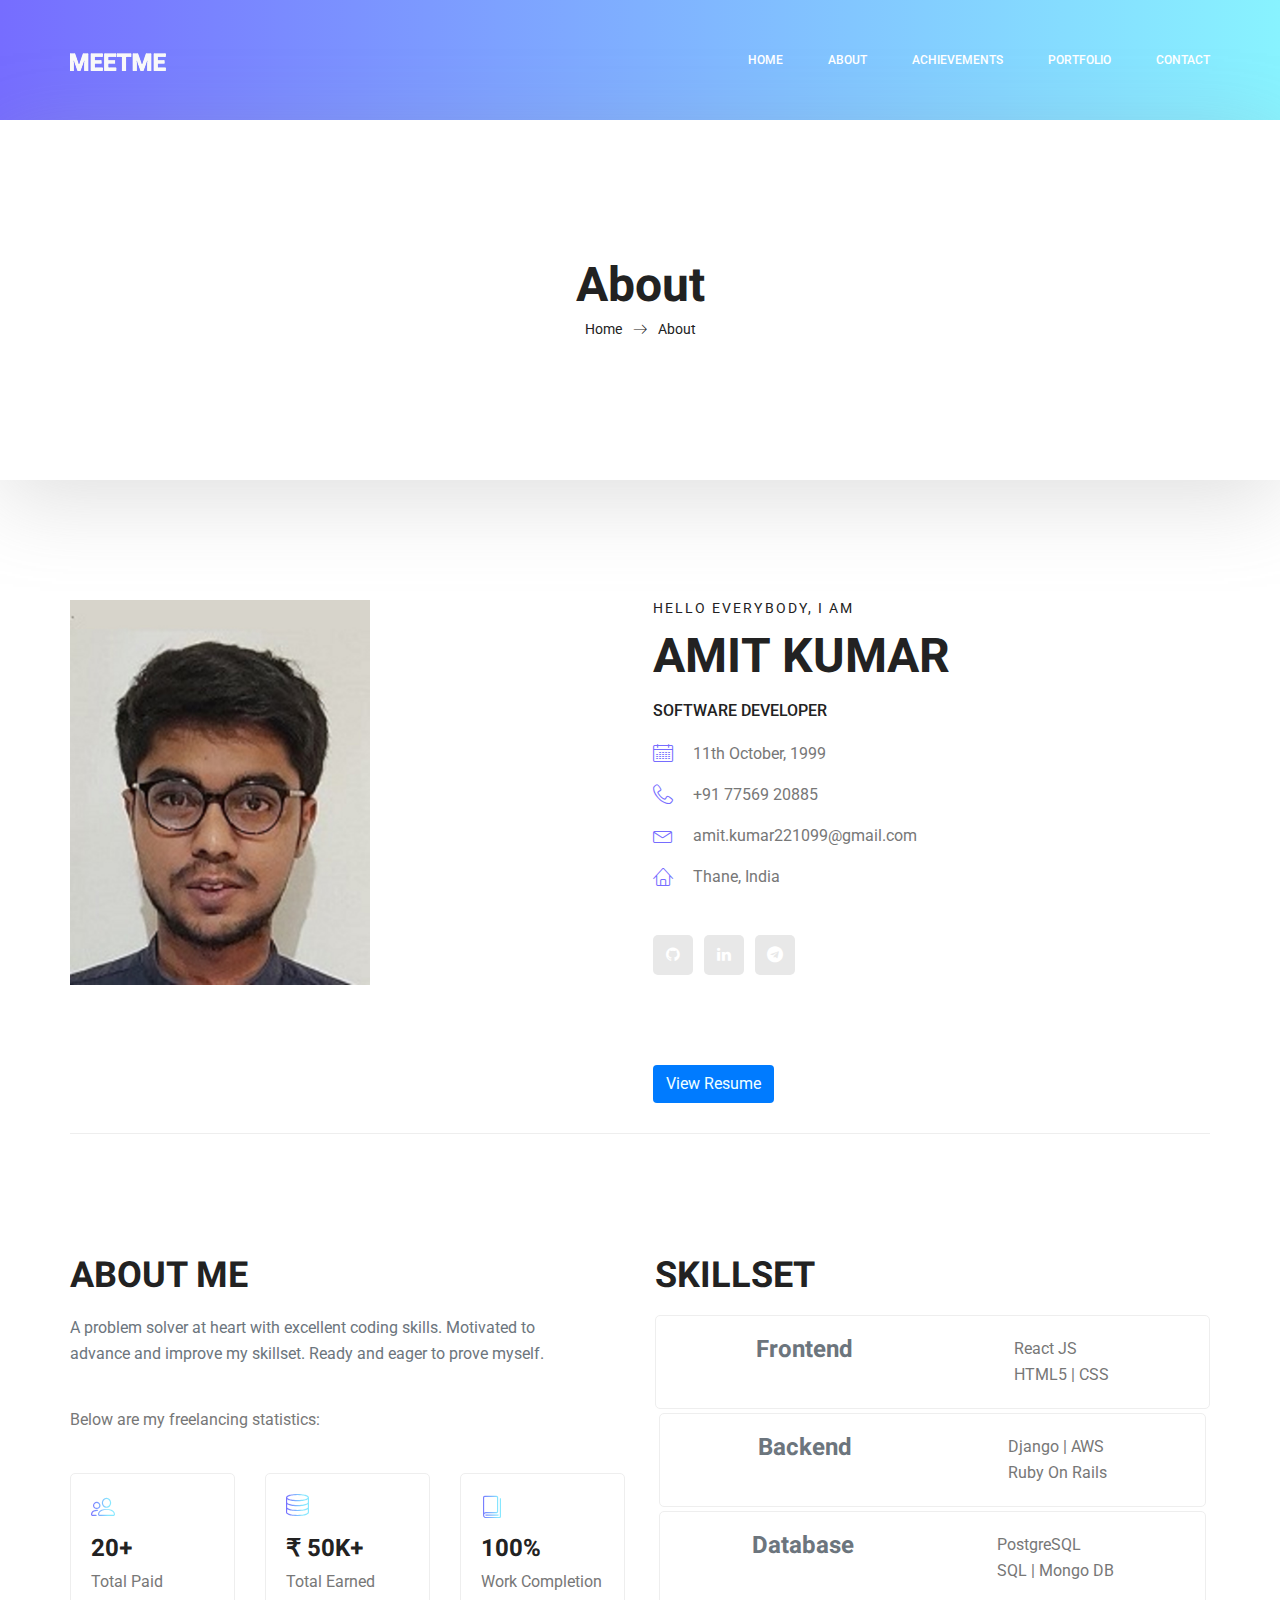
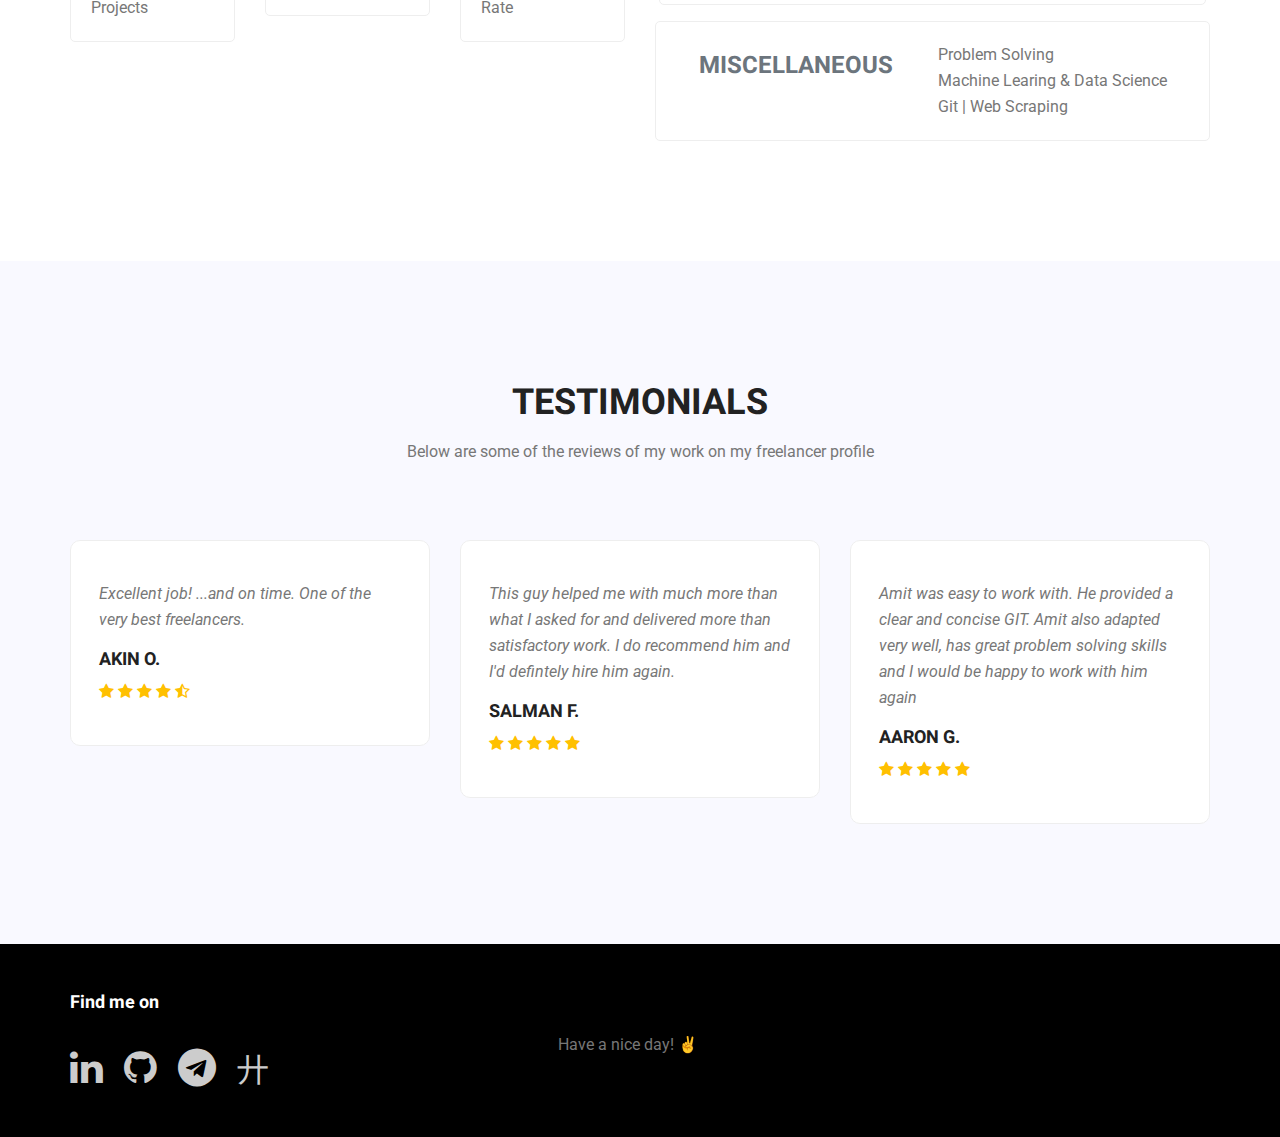
==== commit 04433fd5: "mongo db" ====
--- a/about.html
+++ b/about.html
@@ -187,7 +187,7 @@
 								<div class="wel_item m-1" style="display: flex; justify-content: space-around">
 									<h3>Database</h3>
 									<div class="skill_item">
-										<p class="skillset-p"> PostgreSQL <br>SQL | Firebase
+										<p class="skillset-p"> PostgreSQL <br>SQL | Mongo DB
 										</p>
 									</div>
 								</div>
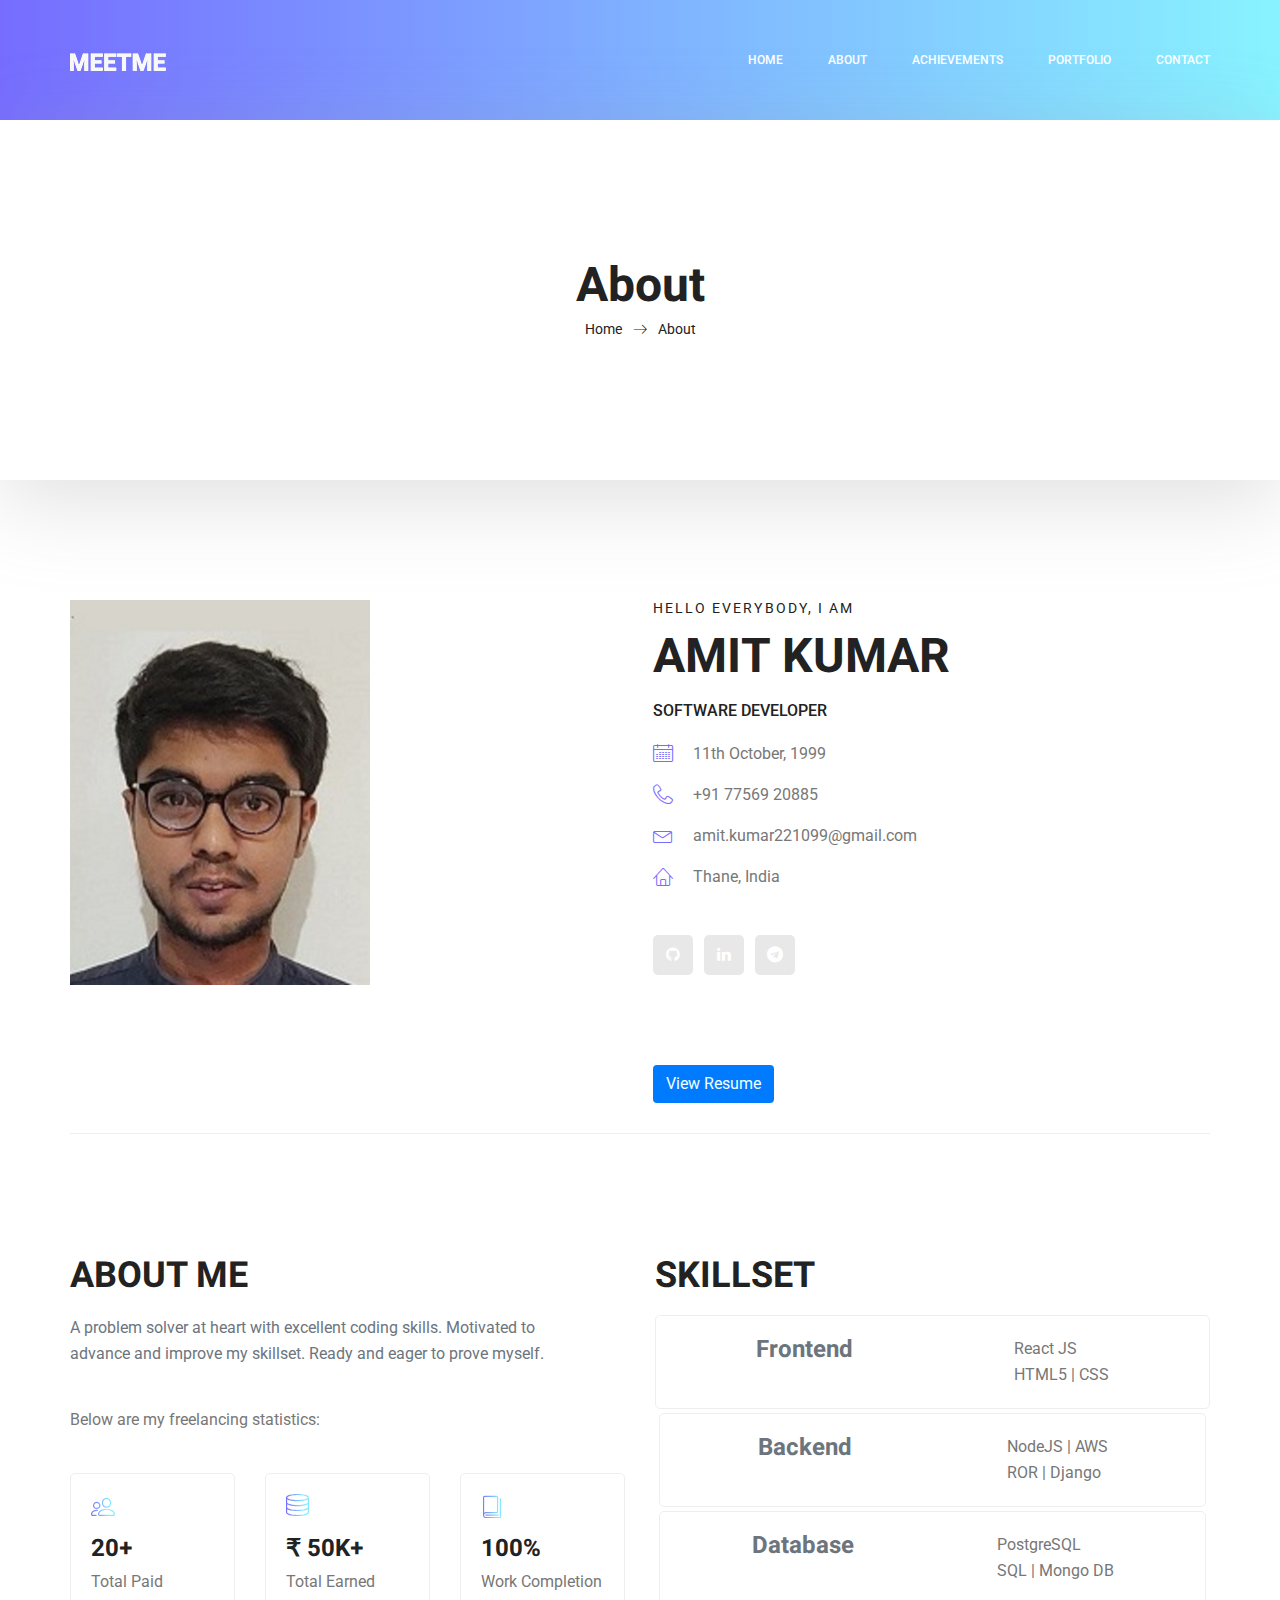
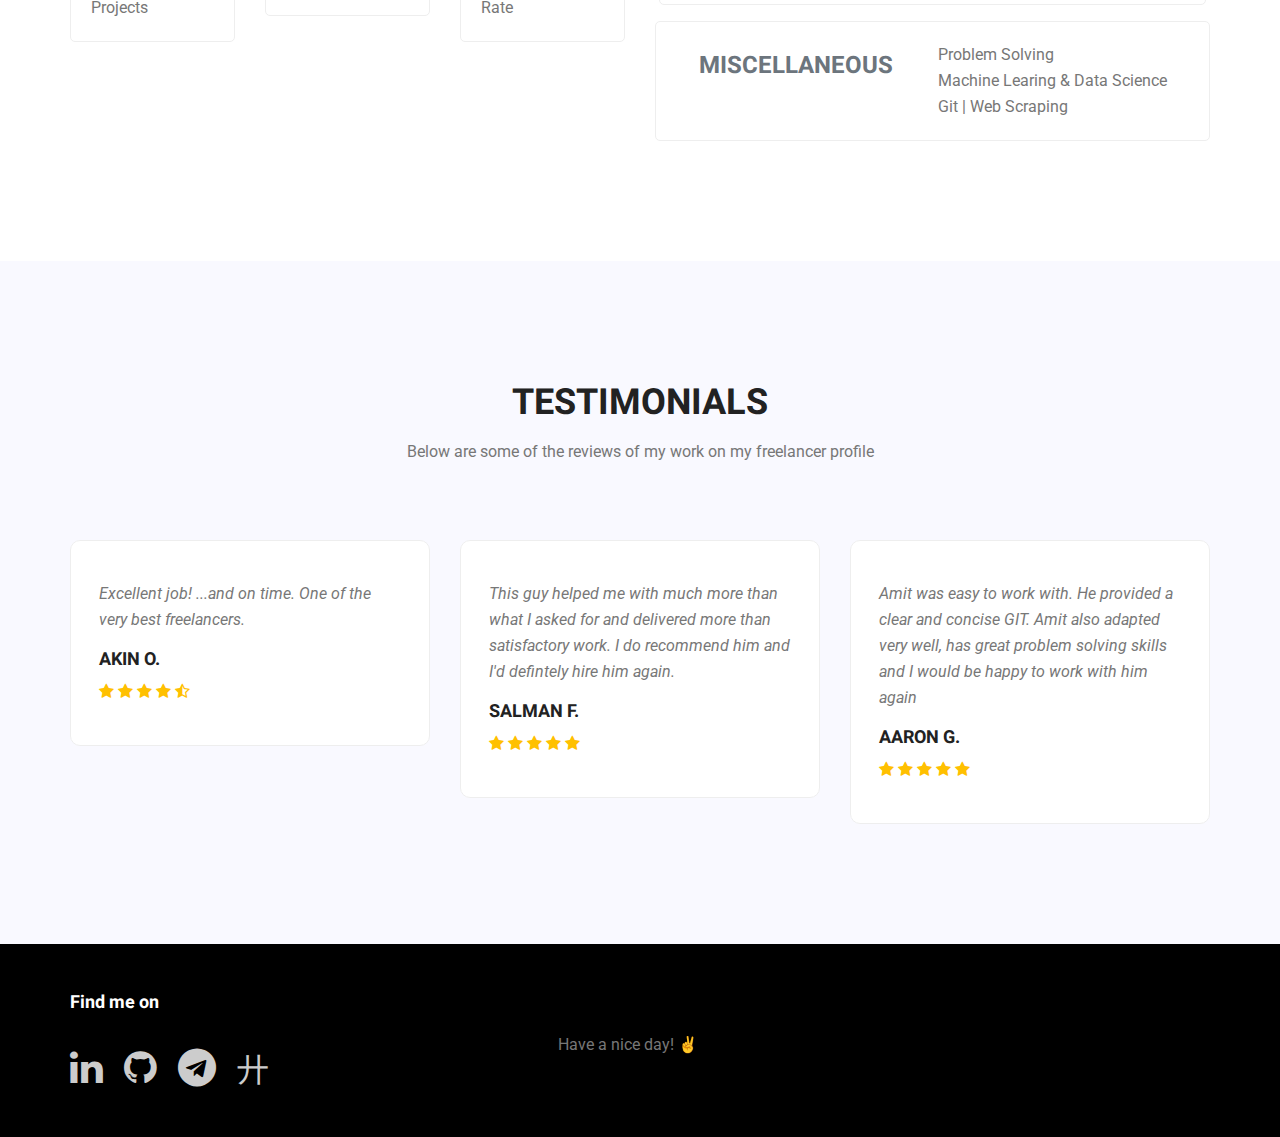
==== commit 8ba976cf: "fixes" ====
--- a/about.html
+++ b/about.html
@@ -180,7 +180,7 @@
 								<div class="wel_item m-1" style="display: flex; justify-content: space-around">
 									<h3>Backend</h3>
 									<div class="skill_item">
-										<p class="skillset-p">Django | AWS <br>  Ruby On Rails
+										<p class="skillset-p">NodeJS | AWS <br>  ROR | Django
 										</p>
 									</div>
 								</div>
